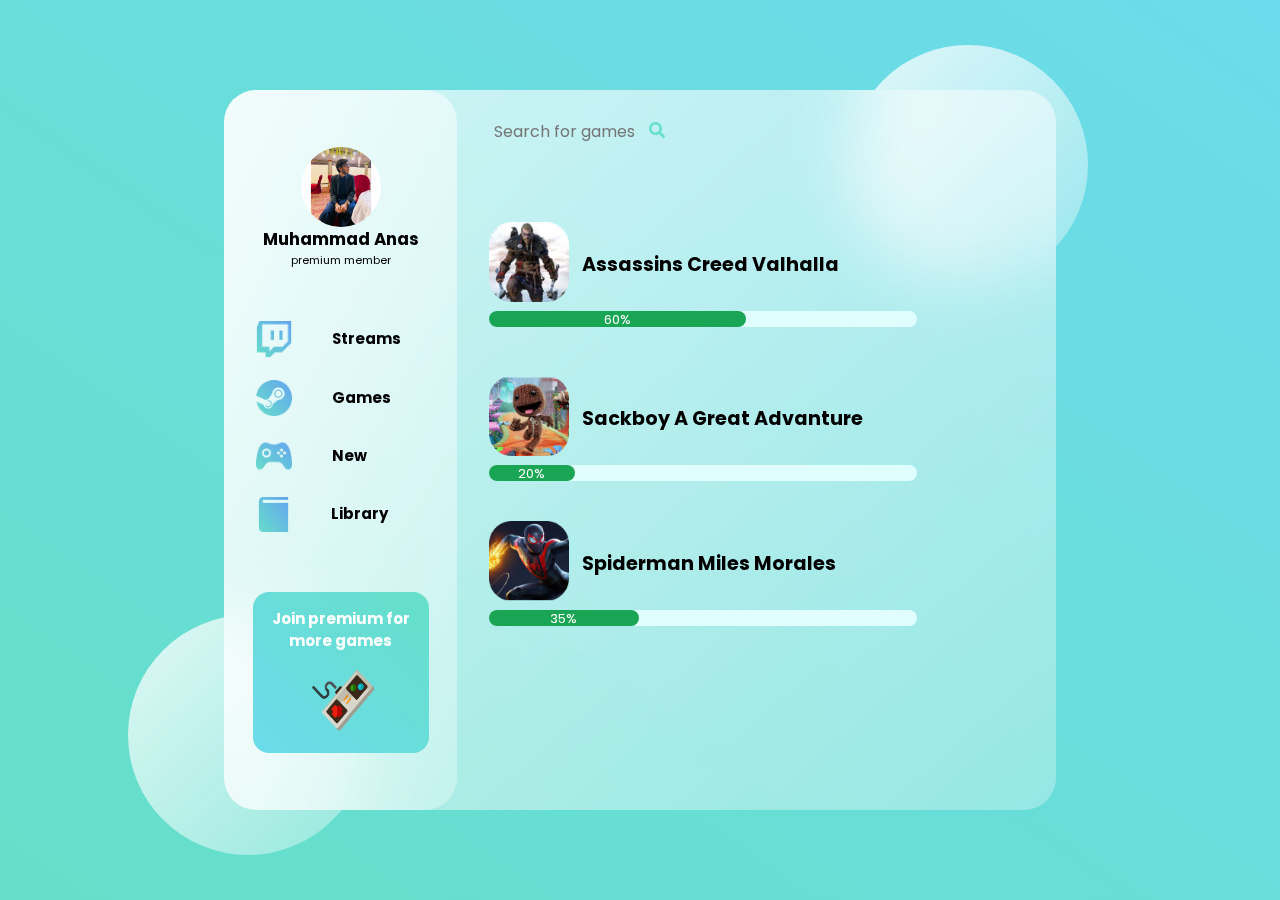
==== Gaming distribution service  dashboard/index.html @ 225ffb49 "Initial commit" ====
<!DOCTYPE html>
<html lang="en">
<head>

    <link rel="stylesheet" href="https://cdnjs.cloudflare.com/ajax/libs/font-awesome/5.15.3/css/all.min.css" />
    <link href="https://fonts.googleapis.com/css2?family=Poppins:wght@400&display=swap" rel="stylesheet">
    <meta charset="UTF-8">
    <meta name="viewport" content="width=device-width, initial-scale=1.0">
    <title>Document</title>
    <link rel="stylesheet" href="./style.css" />

</head>
<body>
    <main>
        <section class="glass">
            <div class="dashboard">
                <div class="user">
                    <div class="userimg">
                        <img src="./images/dp.jpg" alt="" class="dp">
                    </div>
                    <div class="info">
                      <h3>Muhammad Anas</h3>
                      <p class='membership'>premium member</p>
                    </div>
                </div>
                <div class="links">
                    <div class="link">
                        <img src="./images/twitch.png" alt="">
                        <h3>streams</h3>
                    </div>
                    <div class="link">
                        <img src="./images/steam.png" alt="">
                        <h3>Games</h3>
                    </div>
                    <div class="link">
                        <img src="./images/upcoming.png" alt="">
                        <h3>New</h3>
                    </div>
                    <div class="link">
                        <img src="./images/library (1).png" alt="">
                        <h3>Library</h3>
                    </div>



                </div>
                <div class="pro">
                    <h3>Join premium for more games</h3>
                    <img src="./images/controller.png" alt="game_controller">

                </div>



            </div>

            <div class="games">
              <div class="status">
                <!-- <h1 class='active'>Active Games</h1> -->
                <input type="text" class="search" placeholder="Search for games"/>
                <button class="btn">
                  <i class="fa fa-search" aria-hidden="true"></i>
                </button>
              </div>
              <br/>

              <div class="cards">
                <div class="card">
                  <img src="./images/assassins.png" alt="game 1" />
                  <h2 class="gamename">Assassins Creed Valhalla</h2>
                  <div class="card-info">
                    <div class="progressbar">
                      <div class="progress60">
                        <h2 class="percentage">60%</h2>
                      </div>
                    </div>
                  </div>
                </div>

                <div class="card">
                  <img src="./images/sackboy.png" alt="" />
                  <h2 class="gamename">Sackboy A Great Advanture</h2>
                  <div class="card-info">
                    <div class="progressbar">
                      <div class="progress20">
                        <h2 class="percentage">20%</h2>
                      </div>
                    </div>
                </div>

                <div class="card">
                  <img src="./images/spiderman.png" alt="" />
                  <h2 class="gamename">Spiderman Miles Morales</h2>
                  <div class="card-info">

                    <div class="progressbar">
                      <div class="progress35">
                        <h2 class="percentage">35%</h2>
                      </div>
                    </div>
                </div>
              </div>
            </div>
        </section>
    </main>    
    <div class="circle1"></div>
    <div class="circle2"></div>

</body>
</html>
---- Gaming distribution service  dashboard/style.css ----
* {
  margin: 0;
  padding: 0;
  box-sizing: border-box;
}

body {
  /* font-family: "calibri", sans-serif; */
  font-family: "Poppins", sans-serif;
}

main {
  min-height: 100vh;
  background: linear-gradient(to right top, #65dfc9, #6cdbeb);
  display: flex;
  align-items: center;
  justify-content: center;
}
.glass {
  background: linen;
  min-height: 80vh;
  max-height: 95vh;
  min-width: 65%;
  background: linear-gradient(
    to right bottom,
    rgba(255, 255, 255, 0.7),
    rgba(255, 255, 255, 0.3)
  );
  border-radius: 2rem;
  z-index: 2;
  backdrop-filter: blur(2rem);
  display: flex;
  overflow: hidden;
}

.circle1,
.circle2 {
  background: white;
  background: linear-gradient(
    to right bottom,
    rgba(255, 255, 255, 0.8),
    rgba(255, 255, 255, 0.3)
  );
  height: 15rem;
  width: 15rem;
  position: absolute;
  border-radius: 50%;
}
.circle1 {
  top: 5%;
  right: 15%;
}
.circle2 {
  bottom: 5%;
  left: 10%;
}

.dashboard {
  max-width: 30%;
  padding: 0.5rem -0rem;
  flex: 1;
  display: flex;
  flex-direction: column;
  align-items: center;
  justify-content: space-evenly;
  text-align: center;
  background: linear-gradient(
    to right bottom,
    rgba(255, 255, 255, 0.7),
    rgba(255, 255, 255, 0.3)
  );
  border-radius: 2rem;
}

.info {
  margin: -0.5rem 0rem;
  font-size: 0.9rem;
}
.membership {
  margin: 0rem 0rem;
  font-size: 0.7rem;
}

.link {
  align-items: center;
  display: flex;
  margin: 0rem -2rem;
  padding: 0.7rem 3rem;
  align-items: center;
  cursor: pointer;
  font-size: 0.8rem;
}
.link img {
  max-height: 4vh;
  padding-left: 1rem;
}
.link h3 {
  padding: 0rem 2rem;
  text-transform: capitalize;
}

.games {
  padding: 2rem;
  flex: 5;
}
.pro {
  cursor: pointer;
  margin: -3rem 0.5rem;
  padding: 1rem 0rem;
  background: linear-gradient(to left bottom, #65dfc9, #6cdbeb);
  color: white;
  border-radius: 1rem;
  align-items: initial;
  text-decoration: none;
  font-size: 0.8rem;
}
.pro img,
h3 {
  margin: 0rem 0.5rem;
  max-width: 10rem;
  max-height: 5rem;
}

.user {
  margin: -3rem 0rem;
  padding: 0rem;
}

.active {
  font-size: 1.5rem;
  float: left;
  margin-right: 0.5rem;
}

.search {
  font: inherit;
  flex: 1;
  border: none;
  margin-top: -0.5rem;
  padding: 0.3rem;
  margin-bottom: 1rem;
  border-radius: 0.5rem;
  max-width: 10rem;
  background: none;
  /* transition: 0.4s; */
  /* font-size: 1.2rem; */
  color: #000000;
  /* box-shadow: 0px 5px 6px #ccf3f5; */
}

.search:focus {
  outline: none;
}
.btn {
  margin-top: -0.5rem;
  margin-bottom: 1rem;
  border: none;
  background: none;
  /* background-color: #6cdbeb; */
  color: #65dfc9;
  transition: 0.2s;
  font-size: 1rem;
}

.btn:focus {
  outline: none;
}
.btn:active {
  transform: scale(0.9);
  background: linear-gradient(to right top, #65dfc9, #6cdbeb);
}

.cards {
  margin-top: 0rem;
}
.progressbar {
  max-height: 1rem;
  width: 80%;
  background: rgb(225, 254, 255);
  border-radius: 1rem;
  margin: 0.5rem 0rem;
}

.percentage {
  text-align: center;
  color: white;
  font-weight: 400;
  font-size: 0.8rem;
  margin: 1rem 0rem;
}
.progress60,
.progress20,
.progress35 {
  max-height: 1rem;
  background-color: rgb(25, 165, 83);
  border-radius: 1rem;
}

.progress20 {
  width: 20%;
  margin-bottom: 2.5rem;
}
.progress60 {
  width: 60%;
}
.progress35 {
  width: 35%;
}
.status {
  display: flex;
}
.card {
  margin: 2rem 0rem;
  padding: 1vh 0vh;
  font-size: 0.8rem;
}

.games img {
  margin: -1vh 0vh;
}

.card img {
  margin-right: 0.8rem;
  max-height: 5rem;
  float: left;
}
.card-info {
  margin-top: 5rem;
}
.gamename {
  margin: 1.2rem 0rem;
  float: left;
}
.dp {
  max-height: 5rem;
  border-radius: 5rem;
}

@media screen and (max-width: 652px) {
  .card img {
    display: none;
  }
  .progress,
  .progressbar,
  .progress20,
  .progress35,
  .progress60 {
    max-height: 1rem;
  }
}
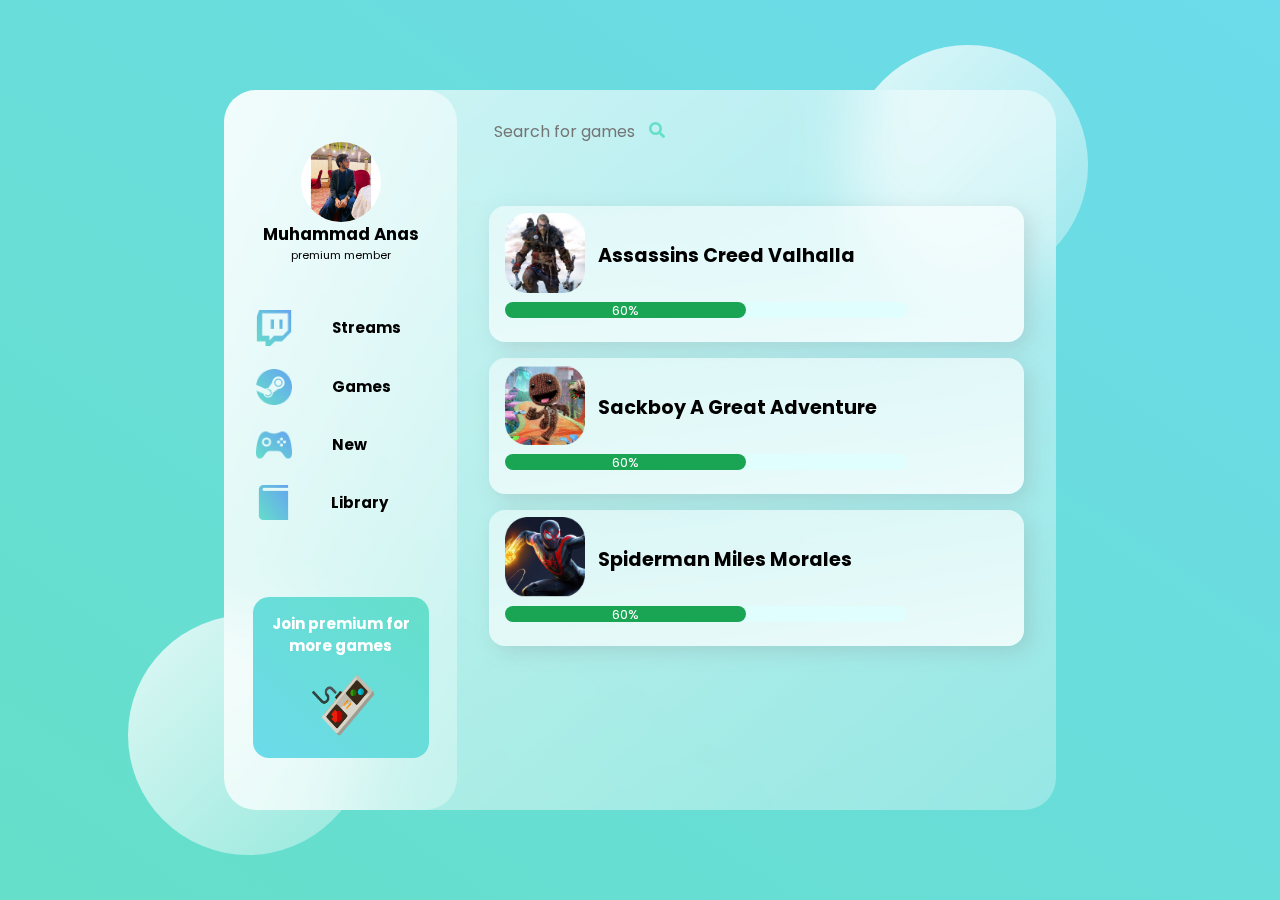
==== commit 62771820: "making dashboard responsive" ====
--- a/Gaming distribution service  dashboard/index.html
+++ b/Gaming distribution service  dashboard/index.html
@@ -13,7 +13,11 @@
 <body>
     <main>
         <section class="glass">
+          <div class="dropdown">
+            <i class="fas fa-bars " ></i>
+          </div>
             <div class="dashboard">
+
                 <div class="user">
                     <div class="userimg">
                         <img src="./images/dp.jpg" alt="" class="dp">
@@ -40,6 +44,18 @@
                         <img src="./images/library (1).png" alt="">
                         <h3>Library</h3>
                     </div>
+                    <div class="draginfo">
+                      <nav class="lists">
+                        <ul>
+                          <li>Your Account</li>
+                          <li>Streams</li>
+                          <li>Games</li>
+                          <li>New</li>
+                          <li>Library</li>
+                          <li>Premium</li>
+                        </ul>
+                      </nav>
+                    </div>
 
 
 
@@ -65,12 +81,14 @@
               <br/>
 
               <div class="cards">
+
+
                 <div class="card">
                   <img src="./images/assassins.png" alt="game 1" />
                   <h2 class="gamename">Assassins Creed Valhalla</h2>
                   <div class="card-info">
                     <div class="progressbar">
-                      <div class="progress60">
+                      <div class="progress">
                         <h2 class="percentage">60%</h2>
                       </div>
                     </div>
@@ -78,27 +96,33 @@
                 </div>
 
                 <div class="card">
-                  <img src="./images/sackboy.png" alt="" />
-                  <h2 class="gamename">Sackboy A Great Advanture</h2>
+                  <img src="./images/sackboy.png" alt="game 1" />
+                  <h2 class="gamename">Sackboy A Great Adventure</h2>
                   <div class="card-info">
                     <div class="progressbar">
-                      <div class="progress20">
-                        <h2 class="percentage">20%</h2>
+                      <div class="progress">
+                        <h2 class="percentage">60%</h2>
                       </div>
                     </div>
+                  </div>
                 </div>
 
+
+
+
                 <div class="card">
-                  <img src="./images/spiderman.png" alt="" />
+                  <img src="./images/spiderman.png" alt="game 1" />
                   <h2 class="gamename">Spiderman Miles Morales</h2>
                   <div class="card-info">
-
                     <div class="progressbar">
-                      <div class="progress35">
-                        <h2 class="percentage">35%</h2>
+                      <div class="progress">
+                        <h2 class="percentage">60%</h2>
                       </div>
                     </div>
+                  </div>
                 </div>
+                
+
               </div>
             </div>
         </section>
--- a/Gaming distribution service  dashboard/style.css
+++ b/Gaming distribution service  dashboard/style.css
@@ -31,6 +31,13 @@
   backdrop-filter: blur(2rem);
   display: flex;
   overflow: hidden;
+}
+.dropdown {
+  cursor: pointer;
+  margin: 1rem -1rem 1rem 2rem;
+  font-size: 2rem;
+  display: none;
+  color: #65dfc9;
 }
 
 .circle1,
@@ -188,31 +195,29 @@
   font-size: 0.8rem;
   margin: 1rem 0rem;
 }
-.progress60,
-.progress20,
-.progress35 {
+.progress {
   max-height: 1rem;
   background-color: rgb(25, 165, 83);
   border-radius: 1rem;
-}
-
-.progress20 {
-  width: 20%;
-  margin-bottom: 2.5rem;
-}
-.progress60 {
   width: 60%;
 }
-.progress35 {
-  width: 35%;
-}
+
 .status {
   display: flex;
 }
 .card {
-  margin: 2rem 0rem;
-  padding: 1vh 0vh;
-  font-size: 0.8rem;
+  margin: 1rem 0rem;
+  padding: 1rem 1rem;
+  font-size: 0.8rem;
+
+  background: linear-gradient(
+    to left top,
+    rgba(255, 255, 255, 0.8),
+    rgba(255, 255, 255, 0.5)
+  );
+  border-radius: 1rem;
+  box-shadow: 6px 6px 20px rgba(122, 122, 122, 0.212);
+  justify-content: space-between;
 }
 
 .games img {
@@ -236,15 +241,45 @@
   border-radius: 5rem;
 }
 
+.draginfo {
+  display: none;
+  align-items: center;
+  display: flex;
+  margin: 0rem -2rem;
+  padding: 0.7rem 3rem;
+  align-items: center;
+  cursor: pointer;
+  font-size: 0.8rem;
+}
+.lists {
+  display: none;
+}
+
+@media screen and (max-width: 752px) {
+  .card img {
+    display: block;
+  }
+  .dashboard {
+    display: none;
+  }
+  .dropdown {
+    display: block;
+  }
+}
+
 @media screen and (max-width: 652px) {
   .card img {
     display: none;
   }
   .progress,
-  .progressbar,
-  .progress20,
-  .progress35,
-  .progress60 {
+  .progressbar {
     max-height: 1rem;
   }
-}
+
+  .dashboard {
+    display: none;
+  }
+  .dropdown {
+    display: block;
+  }
+}
